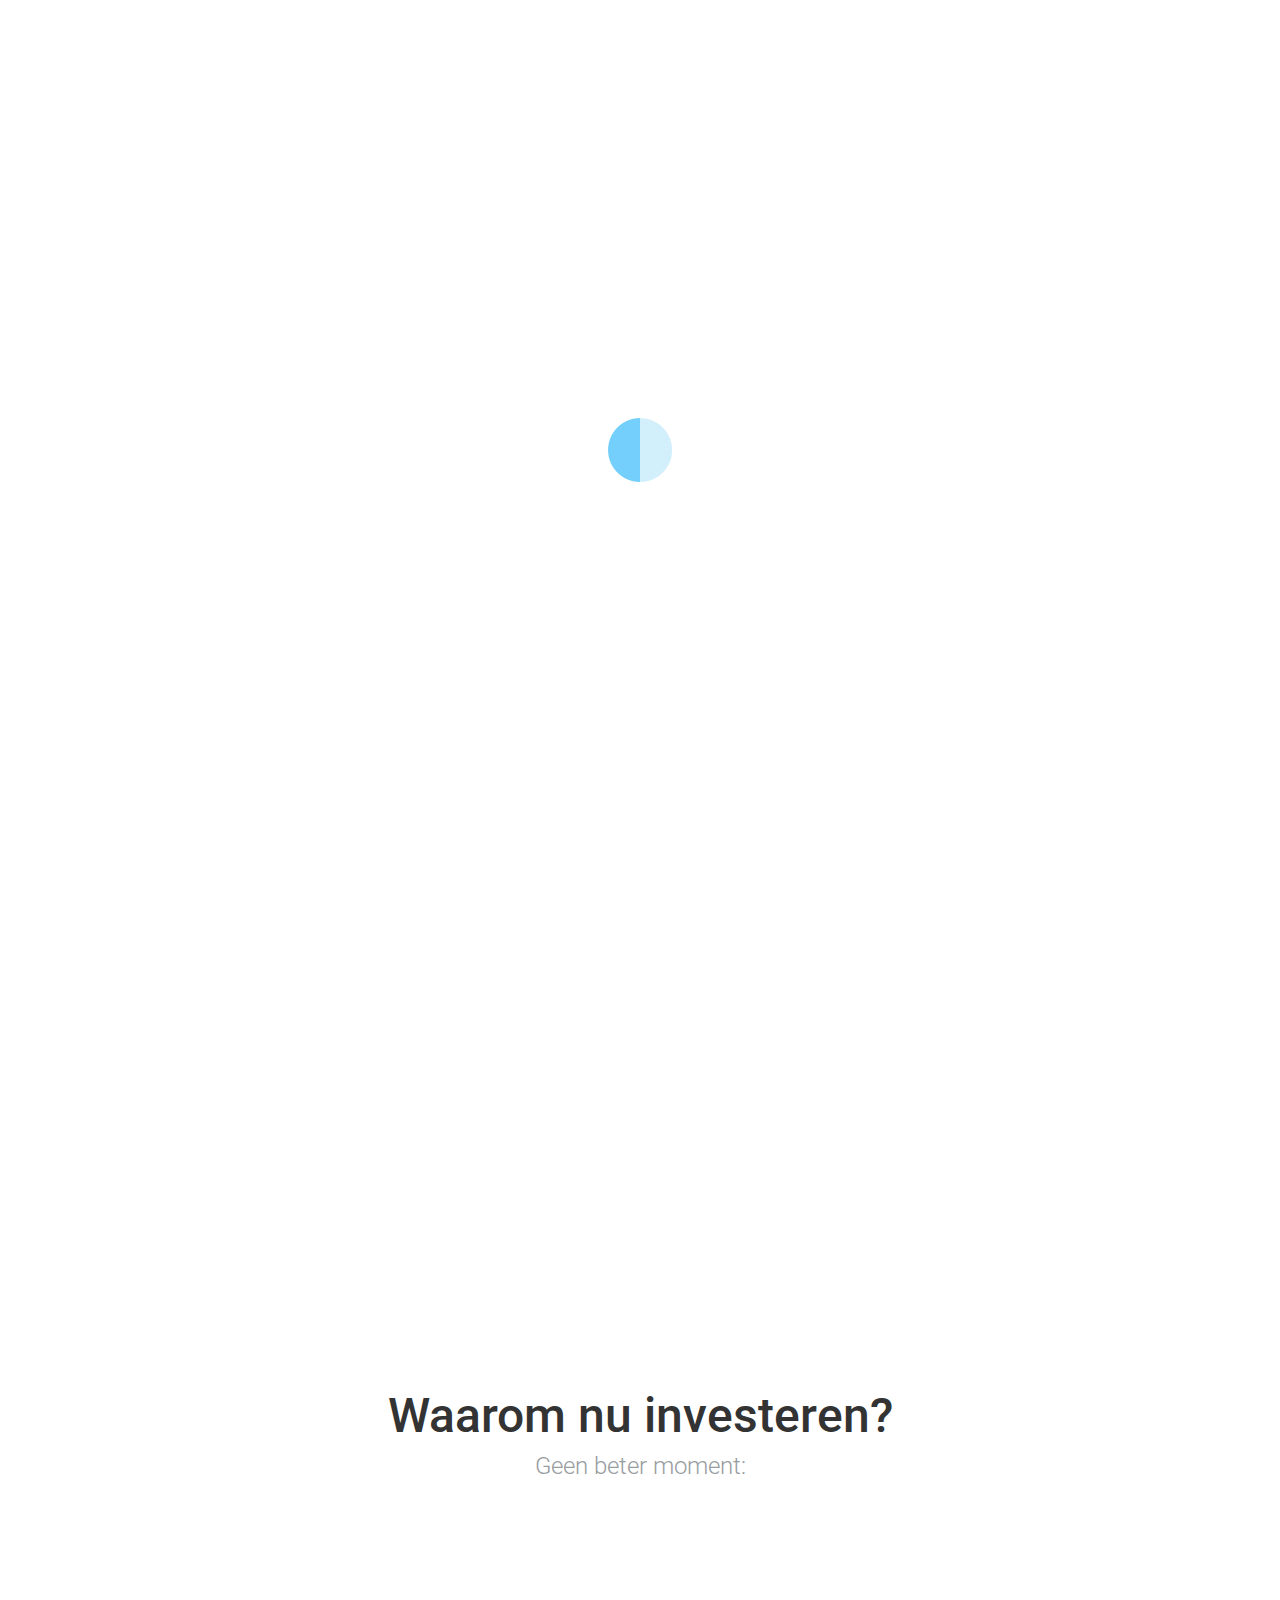
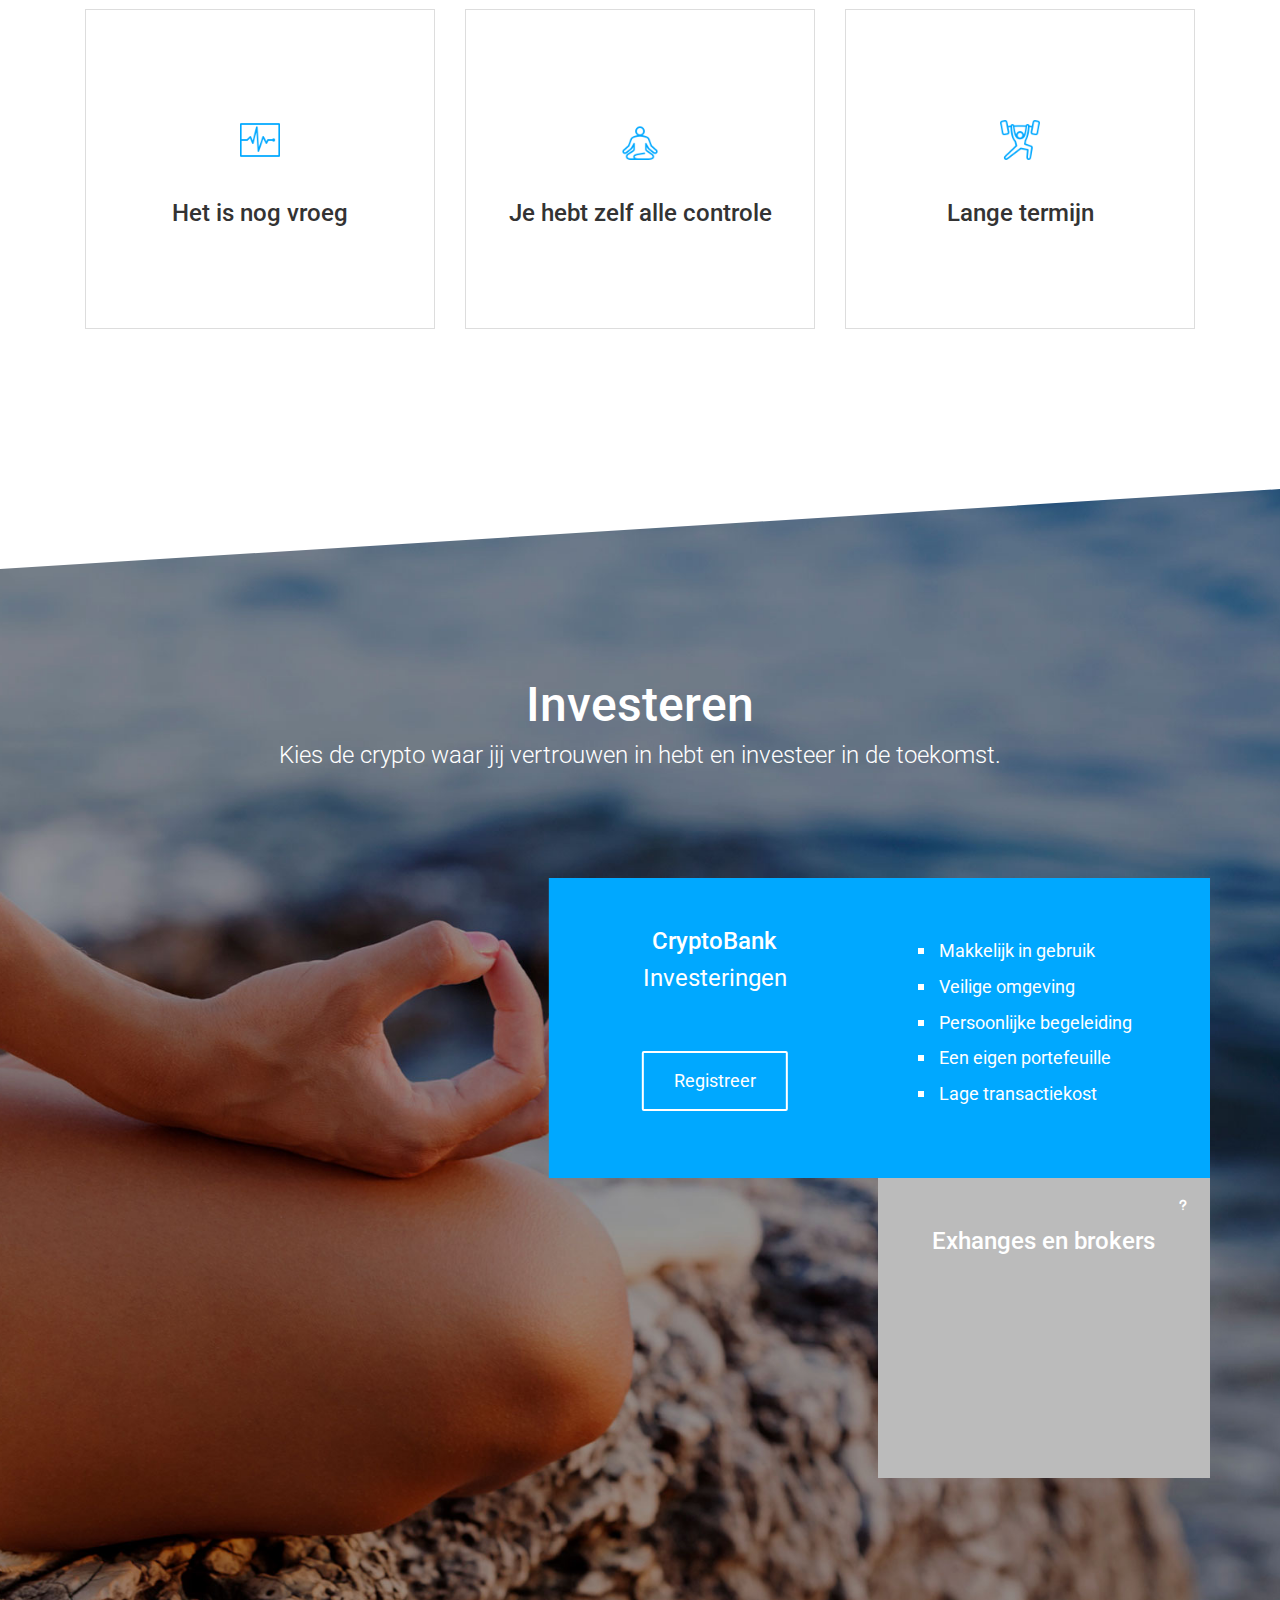
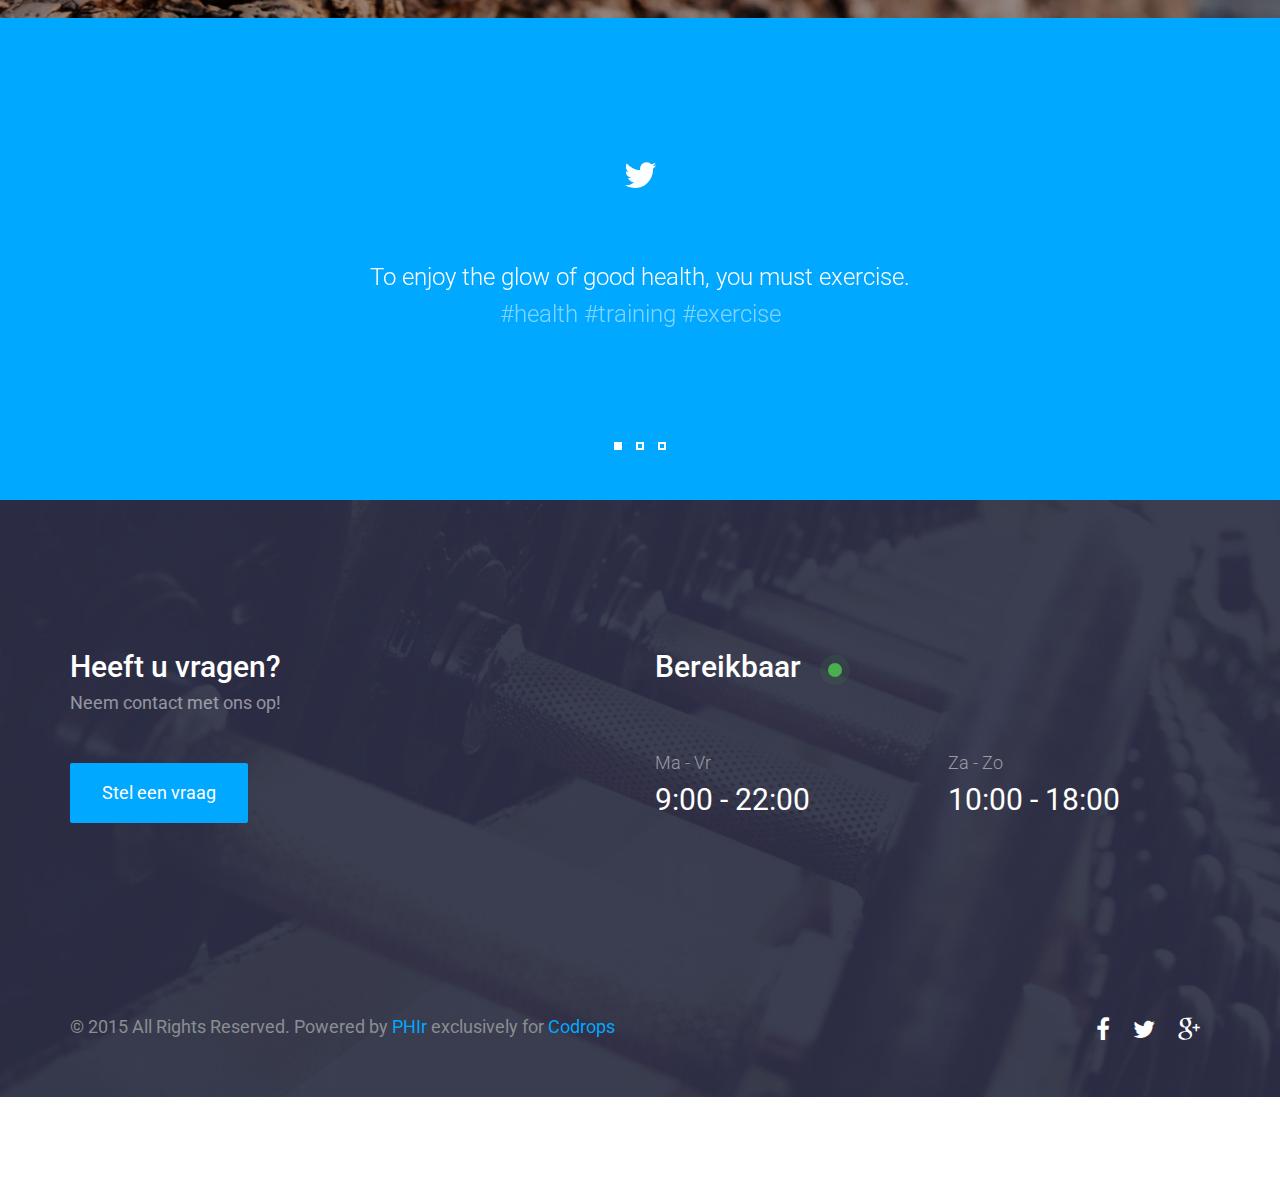
==== index.html @ 193b7546 "big move" ====
<!DOCTYPE html>
<html lang="en">

<head>
	<meta charset="UTF-8">
	<meta http-equiv="X-UA-Compatible" content="IE=edge">
	<meta name="viewport" content="width=device-width, initial-scale=1">
	<title>CryptoBank - Index</title>
	<meta name="description" content="Cardio is a free one page template made exclusively for Codrops by Luka Cvetinovic" />
	<meta name="keywords" content="html template, css, free, one page, gym, fitness, web design" />
	<meta name="author" content="Luka Cvetinovic for Codrops" />
	<!-- Favicons (created with http://realfavicongenerator.net/)-->
	<link rel="apple-touch-icon" sizes="57x57" href="img/favicons/apple-touch-icon-57x57.png">
	<link rel="apple-touch-icon" sizes="60x60" href="img/favicons/apple-touch-icon-60x60.png">
	<link rel="icon" type="image/png" href="img/favicons/favicon-32x32.png" sizes="32x32">
	<link rel="icon" type="image/png" href="img/favicons/favicon-16x16.png" sizes="16x16">
	<link rel="manifest" href="img/favicons/manifest.json">
	<link rel="shortcut icon" href="img/favicons/favicon.ico">
	<meta name="msapplication-TileColor" content="#00a8ff">
	<meta name="msapplication-config" content="img/favicons/browserconfig.xml">
	<meta name="theme-color" content="#ffffff">
	<!-- Normalize -->
	<link rel="stylesheet" type="text/css" href="css/normalize.css">
	<!-- Bootstrap -->
	<link rel="stylesheet" type="text/css" href="css/bootstrap.css">
	<!-- Owl -->
	<link rel="stylesheet" type="text/css" href="css/owl.css">
	<!-- Animate.css -->
	<link rel="stylesheet" type="text/css" href="css/animate.css">
	<!-- Font Awesome -->
	<link rel="stylesheet" type="text/css" href="fonts/font-awesome-4.1.0/css/font-awesome.min.css">
	<!-- Elegant Icons -->
	<link rel="stylesheet" type="text/css" href="fonts/eleganticons/et-icons.css">
	<!-- Main style -->
	<link rel="stylesheet" type="text/css" href="css/cardio.css">
</head>

<body>
	<div class="preloader">
		<img src="img/loader.gif" alt="Preloader image">
	</div>
	<nav class="navbar">
		<div class="container">
			<!-- Brand and toggle get grouped for better mobile display -->
			<div class="navbar-header">
				<button type="button" class="navbar-toggle collapsed" data-toggle="collapse" data-target="#bs-example-navbar-collapse-1">
					<span class="sr-only">Navigatie</span>
					<span class="icon-bar"></span>
					<span class="icon-bar"></span>
					<span class="icon-bar"></span>
				</button>
				<a class="navbar-brand" href="#" style="height: 50px;"><img src="img/logo.png" data-active-url="img/logo-active.png" alt=""></a>
			</div>
			<!-- Collect the nav links, forms, and other content for toggling -->
			<div class="collapse navbar-collapse" id="bs-example-navbar-collapse-1">
				<ul class="nav navbar-nav navbar-right main-nav">
					<li><a href="#intro">Start</a></li>
					<li><a href="#services">Waarom nu?</a></li>
					<li><a href="#questions">Vragen</a></li>
					<li><a href="#" data-toggle="modal" data-target="#modal1" class="btn btn-blue">Investeren</a></li>
				</ul>
			</div>
			<!-- /.navbar-collapse -->
		</div>
		<!-- /.container-fluid -->
	</nav>
	<header id="intro">
		<div class="container">
			<div class="table">
				<div class="header-text">
					<div class="row">
						<div class="col-md-12 text-center">
							<h3 class="light white">CryptoBeleggingen</h3>
							<h1 class="white typed">Veilig investeren in de toekomst van geld.</h1>
							<span class="typed-cursor">|</span>
						</div>
					</div>
				</div>
			</div>
		</div>
	</header>
	<section>
		<div class="cut cut-top"></div>
		<div class="container">
			<div class="row intro-tables">
				<div class="col-md-4">
					<div class="intro-table">
<script type="text/javascript">
baseUrl = "https://widgets.cryptocompare.com/";
var scripts = document.getElementsByTagName("script");
var embedder = scripts[ scripts.length - 1 ];
var cccTheme = {"Header":{"displayFollowers":false},"Trend":{"colorDown":"#3d9400","colorUnchanged":"#3d9400"}};
(function (){
var appName = encodeURIComponent(window.location.hostname);
if(appName==""){appName="local";}
var s = document.createElement("script");
s.type = "text/javascript";
s.async = true;
var theUrl = baseUrl+'serve/v2/coin/chart?fsym=BTC&tsym=EUR&period=3M';
s.src = theUrl + ( theUrl.indexOf("?") >= 0 ? "&" : "?") + "app=" + appName;
embedder.parentNode.appendChild(s);
})();
</script>


					</div>
				</div>
				<div class="col-md-4">
<script type="text/javascript">
baseUrl = "https://widgets.cryptocompare.com/";
var scripts = document.getElementsByTagName("script");
var embedder = scripts[ scripts.length - 1 ];
var cccTheme = {"Chart":{"fillColor":"#49b100","borderColor":"#3d9400"}};
(function (){
var appName = encodeURIComponent(window.location.hostname);
if(appName==""){appName="local";}
var s = document.createElement("script");
s.type = "text/javascript";
s.async = true;
var theUrl = baseUrl+'serve/v2/coin/chart?fsym=ETH&tsym=EUR&period=3M';
s.src = theUrl + ( theUrl.indexOf("?") >= 0 ? "&" : "?") + "app=" + appName;
embedder.parentNode.appendChild(s);
})();
</script>

				</div>
				<div class="col-md-4">
					<div class="intro-table">
						<script type="text/javascript">
baseUrl = "https://widgets.cryptocompare.com/";
var scripts = document.getElementsByTagName("script");
var embedder = scripts[ scripts.length - 1 ];
var cccTheme = {"Header":{"displayFollowers":false},"Trend":{"colorDown":"#3d9400","colorUnchanged":"#3d9400"}};
(function (){
var appName = encodeURIComponent(window.location.hostname);
if(appName==""){appName="local";}
var s = document.createElement("script");
s.type = "text/javascript";
s.async = true;
var theUrl = baseUrl+'serve/v2/coin/chart?fsym=LTC&tsym=EUR&period=3M';
s.src = theUrl + ( theUrl.indexOf("?") >= 0 ? "&" : "?") + "app=" + appName;
embedder.parentNode.appendChild(s);
})();
</script>

					</div>
				</div>
			</div>
		</div>
	</section>
	<section id="services" class="section section-padded">
		<div class="container">
			<div class="row text-center title">
				<h2>Waarom nu investeren?</h2>
				<h4 class="light muted">Geen beter moment:</h4>
			</div>
			<div class="row services">
				<div class="col-md-4">
					<div class="service">
						<div class="icon-holder">
							<img src="img/icons/heart-blue.png" alt="" class="icon">
						</div>
						<h4 class="heading">Het is nog vroeg</h4>
						<p class="description">Cryptocurrencies bestaan al sinds 2008 en hebben al meerdere malen zijn waarde getoond. Toch blijven mensen conservatief en durven ze niet mee te stappen in de wereld van morgen.</p>
					</div>
				</div>
				<div class="col-md-4">
					<div class="service">
						<div class="icon-holder">
							<img src="img/icons/guru-blue.png" alt="" class="icon">
						</div>
						<h4 class="heading">Je hebt zelf alle controle</h4>
						<p class="description">Je beheert je geld volledig zelf. Er komt geen bank aan te pas. Het achterliggend systeem is streng beveiligd en voorkomt dat hackers aan je geld kunnen.  </p>
					</div>
				</div>
				<div class="col-md-4">
					<div class="service">
						<div class="icon-holder">
							<img src="img/icons/weight-blue.png" alt="" class="icon">
						</div>
						<h4 class="heading">Lange termijn</h4>
						<p class="description">Wanneer cryptocurrencies eenmaal geïntegreerd worden in de samenleving, zullen ze enorm in waarde stijgen. Het is dus een goede langetermijnsinvestering. </p>
					</div>
				</div>
			</div>
		</div>
		<div class="cut cut-bottom"></div>
	</section>
	<section id="pricing" class="section">
		<div class="container">
			<div class="row title text-center">
				<h2 class="margin-top white">Investeren</h2>
				<h4 class="light white">Kies de crypto waar jij vertrouwen in hebt en investeer in de toekomst.</h4>
			</div>
			<div class="row no-margin">
				<div class="col-md-7 no-padding col-md-offset-5 pricings text-center">
					<div class="pricing">
						<div class="box-main active" data-img="img/pricing1.jpg">
							<h4 class="white">CryptoBank</h4>
							<h4 class="white regular light">Investeringen <span class="small-font"></span></h4>
							<a href="#" data-toggle="modal" data-target="#modal1" class="btn btn-white-fill">Registreer</a>
							<i class="info-icon icon_question"></i>
						</div>
						<div class="box-second active">
							<ul class="white-list text-left">
								<li>Makkelijk in gebruik</li>
								<li>Veilige omgeving </li>
								<li>Persoonlijke begeleiding</li>
								<li>Een eigen portefeuille</li>
								<li>Lage transactiekost</li>
							</ul>
						</div>
					</div>
					<div class="pricing">
						<div class="box-main" data-img="img/pricing2.jpg">
							<h4 class="white">Exhanges en brokers</h4>
							<h4 class="white regular light"><span class="small-font"></span></h4>
							
							<i class="info-icon icon_question"></i>
						</div>
						<div class="box-second">
							<ul class="white-list text-left">
								<li>Hoge transactiekosten</li>
								<li>Geld storten naar buitelandse rekeningen</li>
								<li>Ingewikkelde omgeving</li>
								<li>Geen begeleiding</li>
							</ul>
						</div>
					</div>
				</div>
			</div>
		</div>
	</section>
	<section class="section section-padded blue-bg">
		<div class="container">
			<div class="row">
				<div class="col-md-8 col-md-offset-2">
					<div class="owl-twitter owl-carousel">
						<div class="item text-center">
							<i class="icon fa fa-twitter"></i>
							<h4 class="white light">To enjoy the glow of good health, you must exercise.</h4>
							<h4 class="light-white light">#health #training #exercise</h4>
						</div>
						<div class="item text-center">
							<i class="icon fa fa-twitter"></i>
							<h4 class="white light">To enjoy the glow of good health, you must exercise.</h4>
							<h4 class="light-white light">#health #training #exercise</h4>
						</div>
						<div class="item text-center">
							<i class="icon fa fa-twitter"></i>
							<h4 class="white light">To enjoy the glow of good health, you must exercise.</h4>
							<h4 class="light-white light">#health #training #exercise</h4>
						</div>
					</div>
				</div>
			</div>
		</div>
	</section>
	<div class="modal fade" id="modal1" tabindex="-1" role="dialog" aria-labelledby="myModalLabel" aria-hidden="true">
		<div class="modal-dialog">
			<div class="modal-content modal-popup">
				<a href="#" class="close-link"><i class="icon_close_alt2"></i></a>
				<h3 class="white">Sign Up</h3>
				<form action="" class="popup-form">
					<input type="text" class="form-control form-white" placeholder="Full Name">
					<input type="text" class="form-control form-white" placeholder="Email Address">
					<div class="dropdown">
						<button id="dLabel" class="form-control form-white dropdown" type="button" data-toggle="dropdown" aria-haspopup="true" aria-expanded="false">
							Pricing Plan
						</button>
						<ul class="dropdown-menu animated fadeIn" role="menu" aria-labelledby="dLabel">
							<li class="animated lightSpeedIn"><a href="#">1 month membership ($150)</a></li>
							<li class="animated lightSpeedIn"><a href="#">3 month membership ($350)</a></li>
							<li class="animated lightSpeedIn"><a href="#">1 year membership ($1000)</a></li>
							<li class="animated lightSpeedIn"><a href="#">Free trial class</a></li>
						</ul>
					</div>
					<div class="checkbox-holder text-left">
						<div class="checkbox">
							<input type="checkbox" value="None" id="squaredOne" name="check" />
							<label for="squaredOne"><span>I Agree to the <strong>Terms &amp; Conditions</strong></span></label>
						</div>
					</div>
					<button type="submit" class="btn btn-submit">Submit</button>
				</form>
			</div>
		</div>
	</div>
	<footer>
		<div class="container">
			<div class="row">
				<div class="col-sm-6 text-center-mobile">
					<h3 class="white">Heeft u vragen?</h3>
					<h5 class="light regular light-white">Neem contact met ons op!</h5>
					<a href="#" class="btn btn-blue ripple trial-button">Stel een vraag</a>
				</div>
				<div class="col-sm-6 text-center-mobile">
					<h3 class="white">Bereikbaar <span class="open-blink"></span></h3>
					<div class="row opening-hours">
						<div class="col-sm-6 text-center-mobile">
							<h5 class="light-white light">Ma - Vr</h5>
							<h3 class="regular white">9:00 - 22:00</h3>
						</div>
						<div class="col-sm-6 text-center-mobile">
							<h5 class="light-white light">Za - Zo</h5>
							<h3 class="regular white">10:00 - 18:00</h3>
						</div>
					</div>
				</div>
			</div>
			<div class="row bottom-footer text-center-mobile">
				<div class="col-sm-8">
					<p>&copy; 2015 All Rights Reserved. Powered by <a href="http://www.phir.co/">PHIr</a> exclusively for <a href="http://tympanus.net/codrops/">Codrops</a></p>
				</div>
				<div class="col-sm-4 text-right text-center-mobile">
					<ul class="social-footer">
						<li><a href="http://www.facebook.com/pages/Codrops/159107397912"><i class="fa fa-facebook"></i></a></li>
						<li><a href="http://www.twitter.com/codrops"><i class="fa fa-twitter"></i></a></li>
						<li><a href="https://plus.google.com/101095823814290637419"><i class="fa fa-google-plus"></i></a></li>
					</ul>
				</div>
			</div>
		</div>
	</footer>
	<!-- Holder for mobile navigation -->
	<div class="mobile-nav">
		<ul>
		</ul>
		<a href="#" class="close-link"><i class="arrow_up"></i></a>
	</div>
	<!-- Scripts -->
	<script src="js/jquery-1.11.1.min.js"></script>
	<script src="js/owl.carousel.min.js"></script>
	<script src="js/bootstrap.min.js"></script>
	<script src="js/wow.min.js"></script>
	<script src="js/typewriter.js"></script>
	<script src="js/jquery.onepagenav.js"></script>
	<script src="js/main.js"></script>
</body>

</html>
---- fonts/eleganticons/et-icons.css ----
@font-face {
	font-family: 'ElegantIcons';
	src:url('ElegantIcons.eot');
	src:url('ElegantIcons.eot?#iefix') format('embedded-opentype'),
		url('ElegantIcons.woff') format('woff'),
		url('ElegantIcons.ttf') format('truetype'),
		url('ElegantIcons.svg#ElegantIcons') format('svg');
	font-weight: normal;
	font-style: normal;
}

/* Use the following CSS code if you want to use data attributes for inserting your icons */
[data-icon]:before {
	font-family: 'ElegantIcons';
	content: attr(data-icon);
	speak: none;
	font-weight: normal;
	font-variant: normal;
	text-transform: none;
	line-height: 1;
	-webkit-font-smoothing: antialiased;
	-moz-osx-font-smoothing: grayscale;
}

/* Use the following CSS code if you want to have a class per icon */
/*
Instead of a list of all class selectors,
you can use the generic selector below, but it's slower:
[class*="your-class-prefix"] {
*/
.arrow_up, .arrow_down, .arrow_left, .arrow_right, .arrow_left-up, .arrow_right-up, .arrow_right-down, .arrow_left-down, .arrow-up-down, .arrow_up-down_alt, .arrow_left-right_alt, .arrow_left-right, .arrow_expand_alt2, .arrow_expand_alt, .arrow_condense, .arrow_expand, .arrow_move, .arrow_carrot-up, .arrow_carrot-down, .arrow_carrot-left, .arrow_carrot-right, .arrow_carrot-2up, .arrow_carrot-2down, .arrow_carrot-2left, .arrow_carrot-2right, .arrow_carrot-up_alt2, .arrow_carrot-down_alt2, .arrow_carrot-left_alt2, .arrow_carrot-right_alt2, .arrow_carrot-2up_alt2, .arrow_carrot-2down_alt2, .arrow_carrot-2left_alt2, .arrow_carrot-2right_alt2, .arrow_triangle-up, .arrow_triangle-down, .arrow_triangle-left, .arrow_triangle-right, .arrow_triangle-up_alt2, .arrow_triangle-down_alt2, .arrow_triangle-left_alt2, .arrow_triangle-right_alt2, .arrow_back, .icon_minus-06, .icon_plus, .icon_close, .icon_check, .icon_minus_alt2, .icon_plus_alt2, .icon_close_alt2, .icon_check_alt2, .icon_zoom-out_alt, .icon_zoom-in_alt, .icon_search, .icon_box-empty, .icon_box-selected, .icon_minus-box, .icon_plus-box, .icon_box-checked, .icon_circle-empty, .icon_circle-slelected, .icon_stop_alt2, .icon_stop, .icon_pause_alt2, .icon_pause, .icon_menu, .icon_menu-square_alt2, .icon_menu-circle_alt2, .icon_ul, .icon_ol, .icon_adjust-horiz, .icon_adjust-vert, .icon_document_alt, .icon_documents_alt, .icon_pencil, .icon_pencil-edit_alt, .icon_pencil-edit, .icon_folder-alt, .icon_folder-open_alt, .icon_folder-add_alt, .icon_info_alt, .icon_error-oct_alt, .icon_error-circle_alt, .icon_error-triangle_alt, .icon_question_alt2, .icon_question, .icon_comment_alt, .icon_chat_alt, .icon_vol-mute_alt, .icon_volume-low_alt, .icon_volume-high_alt, .icon_quotations, .icon_quotations_alt2, .icon_clock_alt, .icon_lock_alt, .icon_lock-open_alt, .icon_key_alt, .icon_cloud_alt, .icon_cloud-upload_alt, .icon_cloud-download_alt, .icon_image, .icon_images, .icon_lightbulb_alt, .icon_gift_alt, .icon_house_alt, .icon_genius, .icon_mobile, .icon_tablet, .icon_laptop, .icon_desktop, .icon_camera_alt, .icon_mail_alt, .icon_cone_alt, .icon_ribbon_alt, .icon_bag_alt, .icon_creditcard, .icon_cart_alt, .icon_paperclip, .icon_tag_alt, .icon_tags_alt, .icon_trash_alt, .icon_cursor_alt, .icon_mic_alt, .icon_compass_alt, .icon_pin_alt, .icon_pushpin_alt, .icon_map_alt, .icon_drawer_alt, .icon_toolbox_alt, .icon_book_alt, .icon_calendar, .icon_film, .icon_table, .icon_contacts_alt, .icon_headphones, .icon_lifesaver, .icon_piechart, .icon_refresh, .icon_link_alt, .icon_link, .icon_loading, .icon_blocked, .icon_archive_alt, .icon_heart_alt, .icon_star_alt, .icon_star-half_alt, .icon_star, .icon_star-half, .icon_tools, .icon_tool, .icon_cog, .icon_cogs, .arrow_up_alt, .arrow_down_alt, .arrow_left_alt, .arrow_right_alt, .arrow_left-up_alt, .arrow_right-up_alt, .arrow_right-down_alt, .arrow_left-down_alt, .arrow_condense_alt, .arrow_expand_alt3, .arrow_carrot_up_alt, .arrow_carrot-down_alt, .arrow_carrot-left_alt, .arrow_carrot-right_alt, .arrow_carrot-2up_alt, .arrow_carrot-2dwnn_alt, .arrow_carrot-2left_alt, .arrow_carrot-2right_alt, .arrow_triangle-up_alt, .arrow_triangle-down_alt, .arrow_triangle-left_alt, .arrow_triangle-right_alt, .icon_minus_alt, .icon_plus_alt, .icon_close_alt, .icon_check_alt, .icon_zoom-out, .icon_zoom-in, .icon_stop_alt, .icon_menu-square_alt, .icon_menu-circle_alt, .icon_document, .icon_documents, .icon_pencil_alt, .icon_folder, .icon_folder-open, .icon_folder-add, .icon_folder_upload, .icon_folder_download, .icon_info, .icon_error-circle, .icon_error-oct, .icon_error-triangle, .icon_question_alt, .icon_comment, .icon_chat, .icon_vol-mute, .icon_volume-low, .icon_volume-high, .icon_quotations_alt, .icon_clock, .icon_lock, .icon_lock-open, .icon_key, .icon_cloud, .icon_cloud-upload, .icon_cloud-download, .icon_lightbulb, .icon_gift, .icon_house, .icon_camera, .icon_mail, .icon_cone, .icon_ribbon, .icon_bag, .icon_cart, .icon_tag, .icon_tags, .icon_trash, .icon_cursor, .icon_mic, .icon_compass, .icon_pin, .icon_pushpin, .icon_map, .icon_drawer, .icon_toolbox, .icon_book, .icon_contacts, .icon_archive, .icon_heart, .icon_profile, .icon_group, .icon_grid-2x2, .icon_grid-3x3, .icon_music, .icon_pause_alt, .icon_phone, .icon_upload, .icon_download, .social_facebook, .social_twitter, .social_pinterest, .social_googleplus, .social_tumblr, .social_tumbleupon, .social_wordpress, .social_instagram, .social_dribbble, .social_vimeo, .social_linkedin, .social_rss, .social_deviantart, .social_share, .social_myspace, .social_skype, .social_youtube, .social_picassa, .social_googledrive, .social_flickr, .social_blogger, .social_spotify, .social_delicious, .social_facebook_circle, .social_twitter_circle, .social_pinterest_circle, .social_googleplus_circle, .social_tumblr_circle, .social_stumbleupon_circle, .social_wordpress_circle, .social_instagram_circle, .social_dribbble_circle, .social_vimeo_circle, .social_linkedin_circle, .social_rss_circle, .social_deviantart_circle, .social_share_circle, .social_myspace_circle, .social_skype_circle, .social_youtube_circle, .social_picassa_circle, .social_googledrive_alt2, .social_flickr_circle, .social_blogger_circle, .social_spotify_circle, .social_delicious_circle, .social_facebook_square, .social_twitter_square, .social_pinterest_square, .social_googleplus_square, .social_tumblr_square, .social_stumbleupon_square, .social_wordpress_square, .social_instagram_square, .social_dribbble_square, .social_vimeo_square, .social_linkedin_square, .social_rss_square, .social_deviantart_square, .social_share_square, .social_myspace_square, .social_skype_square, .social_youtube_square, .social_picassa_square, .social_googledrive_square, .social_flickr_square, .social_blogger_square, .social_spotify_square, .social_delicious_square, .icon_printer, .icon_calulator, .icon_building, .icon_floppy, .icon_drive, .icon_search-2, .icon_id, .icon_id-2, .icon_puzzle, .icon_like, .icon_dislike, .icon_mug, .icon_currency, .icon_wallet, .icon_pens, .icon_easel, .icon_flowchart, .icon_datareport, .icon_briefcase, .icon_shield, .icon_percent, .icon_globe, .icon_globe-2, .icon_target, .icon_hourglass, .icon_balance, .icon_rook, .icon_printer-alt, .icon_calculator_alt, .icon_building_alt, .icon_floppy_alt, .icon_drive_alt, .icon_search_alt, .icon_id_alt, .icon_id-2_alt, .icon_puzzle_alt, .icon_like_alt, .icon_dislike_alt, .icon_mug_alt, .icon_currency_alt, .icon_wallet_alt, .icon_pens_alt, .icon_easel_alt, .icon_flowchart_alt, .icon_datareport_alt, .icon_briefcase_alt, .icon_shield_alt, .icon_percent_alt, .icon_globe_alt, .icon_clipboard {
	font-family: 'ElegantIcons';
	speak: none;
	font-style: normal;
	font-weight: normal;
	font-variant: normal;
	text-transform: none;
	line-height: 1;
	-webkit-font-smoothing: antialiased;
}
.arrow_up:before {
	content: "\21";
}
.arrow_down:before {
	content: "\22";
}
.arrow_left:before {
	content: "\23";
}
.arrow_right:before {
	content: "\24";
}
.arrow_left-up:before {
	content: "\25";
}
.arrow_right-up:before {
	content: "\26";
}
.arrow_right-down:before {
	content: "\27";
}
.arrow_left-down:before {
	content: "\28";
}
.arrow-up-down:before {
	content: "\29";
}
.arrow_up-down_alt:before {
	content: "\2a";
}
.arrow_left-right_alt:before {
	content: "\2b";
}
.arrow_left-right:before {
	content: "\2c";
}
.arrow_expand_alt2:before {
	content: "\2d";
}
.arrow_expand_alt:before {
	content: "\2e";
}
.arrow_condense:before {
	content: "\2f";
}
.arrow_expand:before {
	content: "\30";
}
.arrow_move:before {
	content: "\31";
}
.arrow_carrot-up:before {
	content: "\32";
}
.arrow_carrot-down:before {
	content: "\33";
}
.arrow_carrot-left:before {
	content: "\34";
}
.arrow_carrot-right:before {
	content: "\35";
}
.arrow_carrot-2up:before {
	content: "\36";
}
.arrow_carrot-2down:before {
	content: "\37";
}
.arrow_carrot-2left:before {
	content: "\38";
}
.arrow_carrot-2right:before {
	content: "\39";
}
.arrow_carrot-up_alt2:before {
	content: "\3a";
}
.arrow_carrot-down_alt2:before {
	content: "\3b";
}
.arrow_carrot-left_alt2:before {
	content: "\3c";
}
.arrow_carrot-right_alt2:before {
	content: "\3d";
}
.arrow_carrot-2up_alt2:before {
	content: "\3e";
}
.arrow_carrot-2down_alt2:before {
	content: "\3f";
}
.arrow_carrot-2left_alt2:before {
	content: "\40";
}
.arrow_carrot-2right_alt2:before {
	content: "\41";
}
.arrow_triangle-up:before {
	content: "\42";
}
.arrow_triangle-down:before {
	content: "\43";
}
.arrow_triangle-left:before {
	content: "\44";
}
.arrow_triangle-right:before {
	content: "\45";
}
.arrow_triangle-up_alt2:before {
	content: "\46";
}
.arrow_triangle-down_alt2:before {
	content: "\47";
}
.arrow_triangle-left_alt2:before {
	content: "\48";
}
.arrow_triangle-right_alt2:before {
	content: "\49";
}
.arrow_back:before {
	content: "\4a";
}
.icon_minus-06:before {
	content: "\4b";
}
.icon_plus:before {
	content: "\4c";
}
.icon_close:before {
	content: "\4d";
}
.icon_check:before {
	content: "\4e";
}
.icon_minus_alt2:before {
	content: "\4f";
}
.icon_plus_alt2:before {
	content: "\50";
}
.icon_close_alt2:before {
	content: "\51";
}
.icon_check_alt2:before {
	content: "\52";
}
.icon_zoom-out_alt:before {
	content: "\53";
}
.icon_zoom-in_alt:before {
	content: "\54";
}
.icon_search:before {
	content: "\55";
}
.icon_box-empty:before {
	content: "\56";
}
.icon_box-selected:before {
	content: "\57";
}
.icon_minus-box:before {
	content: "\58";
}
.icon_plus-box:before {
	content: "\59";
}
.icon_box-checked:before {
	content: "\5a";
}
.icon_circle-empty:before {
	content: "\5b";
}
.icon_circle-slelected:before {
	content: "\5c";
}
.icon_stop_alt2:before {
	content: "\5d";
}
.icon_stop:before {
	content: "\5e";
}
.icon_pause_alt2:before {
	content: "\5f";
}
.icon_pause:before {
	content: "\60";
}
.icon_menu:before {
	content: "\61";
}
.icon_menu-square_alt2:before {
	content: "\62";
}
.icon_menu-circle_alt2:before {
	content: "\63";
}
.icon_ul:before {
	content: "\64";
}
.icon_ol:before {
	content: "\65";
}
.icon_adjust-horiz:before {
	content: "\66";
}
.icon_adjust-vert:before {
	content: "\67";
}
.icon_document_alt:before {
	content: "\68";
}
.icon_documents_alt:before {
	content: "\69";
}
.icon_pencil:before {
	content: "\6a";
}
.icon_pencil-edit_alt:before {
	content: "\6b";
}
.icon_pencil-edit:before {
	content: "\6c";
}
.icon_folder-alt:before {
	content: "\6d";
}
.icon_folder-open_alt:before {
	content: "\6e";
}
.icon_folder-add_alt:before {
	content: "\6f";
}
.icon_info_alt:before {
	content: "\70";
}
.icon_error-oct_alt:before {
	content: "\71";
}
.icon_error-circle_alt:before {
	content: "\72";
}
.icon_error-triangle_alt:before {
	content: "\73";
}
.icon_question_alt2:before {
	content: "\74";
}
.icon_question:before {
	content: "\75";
}
.icon_comment_alt:before {
	content: "\76";
}
.icon_chat_alt:before {
	content: "\77";
}
.icon_vol-mute_alt:before {
	content: "\78";
}
.icon_volume-low_alt:before {
	content: "\79";
}
.icon_volume-high_alt:before {
	content: "\7a";
}
.icon_quotations:before {
	content: "\7b";
}
.icon_quotations_alt2:before {
	content: "\7c";
}
.icon_clock_alt:before {
	content: "\7d";
}
.icon_lock_alt:before {
	content: "\7e";
}
.icon_lock-open_alt:before {
	content: "\e000";
}
.icon_key_alt:before {
	content: "\e001";
}
.icon_cloud_alt:before {
	content: "\e002";
}
.icon_cloud-upload_alt:before {
	content: "\e003";
}
.icon_cloud-download_alt:before {
	content: "\e004";
}
.icon_image:before {
	content: "\e005";
}
.icon_images:before {
	content: "\e006";
}
.icon_lightbulb_alt:before {
	content: "\e007";
}
.icon_gift_alt:before {
	content: "\e008";
}
.icon_house_alt:before {
	content: "\e009";
}
.icon_genius:before {
	content: "\e00a";
}
.icon_mobile:before {
	content: "\e00b";
}
.icon_tablet:before {
	content: "\e00c";
}
.icon_laptop:before {
	content: "\e00d";
}
.icon_desktop:before {
	content: "\e00e";
}
.icon_camera_alt:before {
	content: "\e00f";
}
.icon_mail_alt:before {
	content: "\e010";
}
.icon_cone_alt:before {
	content: "\e011";
}
.icon_ribbon_alt:before {
	content: "\e012";
}
.icon_bag_alt:before {
	content: "\e013";
}
.icon_creditcard:before {
	content: "\e014";
}
.icon_cart_alt:before {
	content: "\e015";
}
.icon_paperclip:before {
	content: "\e016";
}
.icon_tag_alt:before {
	content: "\e017";
}
.icon_tags_alt:before {
	content: "\e018";
}
.icon_trash_alt:before {
	content: "\e019";
}
.icon_cursor_alt:before {
	content: "\e01a";
}
.icon_mic_alt:before {
	content: "\e01b";
}
.icon_compass_alt:before {
	content: "\e01c";
}
.icon_pin_alt:before {
	content: "\e01d";
}
.icon_pushpin_alt:before {
	content: "\e01e";
}
.icon_map_alt:before {
	content: "\e01f";
}
.icon_drawer_alt:before {
	content: "\e020";
}
.icon_toolbox_alt:before {
	content: "\e021";
}
.icon_book_alt:before {
	content: "\e022";
}
.icon_calendar:before {
	content: "\e023";
}
.icon_film:before {
	content: "\e024";
}
.icon_table:before {
	content: "\e025";
}
.icon_contacts_alt:before {
	content: "\e026";
}
.icon_headphones:before {
	content: "\e027";
}
.icon_lifesaver:before {
	content: "\e028";
}
.icon_piechart:before {
	content: "\e029";
}
.icon_refresh:before {
	content: "\e02a";
}
.icon_link_alt:before {
	content: "\e02b";
}
.icon_link:before {
	content: "\e02c";
}
.icon_loading:before {
	content: "\e02d";
}
.icon_blocked:before {
	content: "\e02e";
}
.icon_archive_alt:before {
	content: "\e02f";
}
.icon_heart_alt:before {
	content: "\e030";
}
.icon_star_alt:before {
	content: "\e031";
}
.icon_star-half_alt:before {
	content: "\e032";
}
.icon_star:before {
	content: "\e033";
}
.icon_star-half:before {
	content: "\e034";
}
.icon_tools:before {
	content: "\e035";
}
.icon_tool:before {
	content: "\e036";
}
.icon_cog:before {
	content: "\e037";
}
.icon_cogs:before {
	content: "\e038";
}
.arrow_up_alt:before {
	content: "\e039";
}
.arrow_down_alt:before {
	content: "\e03a";
}
.arrow_left_alt:before {
	content: "\e03b";
}
.arrow_right_alt:before {
	content: "\e03c";
}
.arrow_left-up_alt:before {
	content: "\e03d";
}
.arrow_right-up_alt:before {
	content: "\e03e";
}
.arrow_right-down_alt:before {
	content: "\e03f";
}
.arrow_left-down_alt:before {
	content: "\e040";
}
.arrow_condense_alt:before {
	content: "\e041";
}
.arrow_expand_alt3:before {
	content: "\e042";
}
.arrow_carrot_up_alt:before {
	content: "\e043";
}
.arrow_carrot-down_alt:before {
	content: "\e044";
}
.arrow_carrot-left_alt:before {
	content: "\e045";
}
.arrow_carrot-right_alt:before {
	content: "\e046";
}
.arrow_carrot-2up_alt:before {
	content: "\e047";
}
.arrow_carrot-2dwnn_alt:before {
	content: "\e048";
}
.arrow_carrot-2left_alt:before {
	content: "\e049";
}
.arrow_carrot-2right_alt:before {
	content: "\e04a";
}
.arrow_triangle-up_alt:before {
	content: "\e04b";
}
.arrow_triangle-down_alt:before {
	content: "\e04c";
}
.arrow_triangle-left_alt:before {
	content: "\e04d";
}
.arrow_triangle-right_alt:before {
	content: "\e04e";
}
.icon_minus_alt:before {
	content: "\e04f";
}
.icon_plus_alt:before {
	content: "\e050";
}
.icon_close_alt:before {
	content: "\e051";
}
.icon_check_alt:before {
	content: "\e052";
}
.icon_zoom-out:before {
	content: "\e053";
}
.icon_zoom-in:before {
	content: "\e054";
}
.icon_stop_alt:before {
	content: "\e055";
}
.icon_menu-square_alt:before {
	content: "\e056";
}
.icon_menu-circle_alt:before {
	content: "\e057";
}
.icon_document:before {
	content: "\e058";
}
.icon_documents:before {
	content: "\e059";
}
.icon_pencil_alt:before {
	content: "\e05a";
}
.icon_folder:before {
	content: "\e05b";
}
.icon_folder-open:before {
	content: "\e05c";
}
.icon_folder-add:before {
	content: "\e05d";
}
.icon_folder_upload:before {
	content: "\e05e";
}
.icon_folder_download:before {
	content: "\e05f";
}
.icon_info:before {
	content: "\e060";
}
.icon_error-circle:before {
	content: "\e061";
}
.icon_error-oct:before {
	content: "\e062";
}
.icon_error-triangle:before {
	content: "\e063";
}
.icon_question_alt:before {
	content: "\e064";
}
.icon_comment:before {
	content: "\e065";
}
.icon_chat:before {
	content: "\e066";
}
.icon_vol-mute:before {
	content: "\e067";
}
.icon_volume-low:before {
	content: "\e068";
}
.icon_volume-high:before {
	content: "\e069";
}
.icon_quotations_alt:before {
	content: "\e06a";
}
.icon_clock:before {
	content: "\e06b";
}
.icon_lock:before {
	content: "\e06c";
}
.icon_lock-open:before {
	content: "\e06d";
}
.icon_key:before {
	content: "\e06e";
}
.icon_cloud:before {
	content: "\e06f";
}
.icon_cloud-upload:before {
	content: "\e070";
}
.icon_cloud-download:before {
	content: "\e071";
}
.icon_lightbulb:before {
	content: "\e072";
}
.icon_gift:before {
	content: "\e073";
}
.icon_house:before {
	content: "\e074";
}
.icon_camera:before {
	content: "\e075";
}
.icon_mail:before {
	content: "\e076";
}
.icon_cone:before {
	content: "\e077";
}
.icon_ribbon:before {
	content: "\e078";
}
.icon_bag:before {
	content: "\e079";
}
.icon_cart:before {
	content: "\e07a";
}
.icon_tag:before {
	content: "\e07b";
}
.icon_tags:before {
	content: "\e07c";
}
.icon_trash:before {
	content: "\e07d";
}
.icon_cursor:before {
	content: "\e07e";
}
.icon_mic:before {
	content: "\e07f";
}
.icon_compass:before {
	content: "\e080";
}
.icon_pin:before {
	content: "\e081";
}
.icon_pushpin:before {
	content: "\e082";
}
.icon_map:before {
	content: "\e083";
}
.icon_drawer:before {
	content: "\e084";
}
.icon_toolbox:before {
	content: "\e085";
}
.icon_book:before {
	content: "\e086";
}
.icon_contacts:before {
	content: "\e087";
}
.icon_archive:before {
	content: "\e088";
}
.icon_heart:before {
	content: "\e089";
}
.icon_profile:before {
	content: "\e08a";
}
.icon_group:before {
	content: "\e08b";
}
.icon_grid-2x2:before {
	content: "\e08c";
}
.icon_grid-3x3:before {
	content: "\e08d";
}
.icon_music:before {
	content: "\e08e";
}
.icon_pause_alt:before {
	content: "\e08f";
}
.icon_phone:before {
	content: "\e090";
}
.icon_upload:before {
	content: "\e091";
}
.icon_download:before {
	content: "\e092";
}
.social_facebook:before {
	content: "\e093";
}
.social_twitter:before {
	content: "\e094";
}
.social_pinterest:before {
	content: "\e095";
}
.social_googleplus:before {
	content: "\e096";
}
.social_tumblr:before {
	content: "\e097";
}
.social_tumbleupon:before {
	content: "\e098";
}
.social_wordpress:before {
	content: "\e099";
}
.social_instagram:before {
	content: "\e09a";
}
.social_dribbble:before {
	content: "\e09b";
}
.social_vimeo:before {
	content: "\e09c";
}
.social_linkedin:before {
	content: "\e09d";
}
.social_rss:before {
	content: "\e09e";
}
.social_deviantart:before {
	content: "\e09f";
}
.social_share:before {
	content: "\e0a0";
}
.social_myspace:before {
	content: "\e0a1";
}
.social_skype:before {
	content: "\e0a2";
}
.social_youtube:before {
	content: "\e0a3";
}
.social_picassa:before {
	content: "\e0a4";
}
.social_googledrive:before {
	content: "\e0a5";
}
.social_flickr:before {
	content: "\e0a6";
}
.social_blogger:before {
	content: "\e0a7";
}
.social_spotify:before {
	content: "\e0a8";
}
.social_delicious:before {
	content: "\e0a9";
}
.social_facebook_circle:before {
	content: "\e0aa";
}
.social_twitter_circle:before {
	content: "\e0ab";
}
.social_pinterest_circle:before {
	content: "\e0ac";
}
.social_googleplus_circle:before {
	content: "\e0ad";
}
.social_tumblr_circle:before {
	content: "\e0ae";
}
.social_stumbleupon_circle:before {
	content: "\e0af";
}
.social_wordpress_circle:before {
	content: "\e0b0";
}
.social_instagram_circle:before {
	content: "\e0b1";
}
.social_dribbble_circle:before {
	content: "\e0b2";
}
.social_vimeo_circle:before {
	content: "\e0b3";
}
.social_linkedin_circle:before {
	content: "\e0b4";
}
.social_rss_circle:before {
	content: "\e0b5";
}
.social_deviantart_circle:before {
	content: "\e0b6";
}
.social_share_circle:before {
	content: "\e0b7";
}
.social_myspace_circle:before {
	content: "\e0b8";
}
.social_skype_circle:before {
	content: "\e0b9";
}
.social_youtube_circle:before {
	content: "\e0ba";
}
.social_picassa_circle:before {
	content: "\e0bb";
}
.social_googledrive_alt2:before {
	content: "\e0bc";
}
.social_flickr_circle:before {
	content: "\e0bd";
}
.social_blogger_circle:before {
	content: "\e0be";
}
.social_spotify_circle:before {
	content: "\e0bf";
}
.social_delicious_circle:before {
	content: "\e0c0";
}
.social_facebook_square:before {
	content: "\e0c1";
}
.social_twitter_square:before {
	content: "\e0c2";
}
.social_pinterest_square:before {
	content: "\e0c3";
}
.social_googleplus_square:before {
	content: "\e0c4";
}
.social_tumblr_square:before {
	content: "\e0c5";
}
.social_stumbleupon_square:before {
	content: "\e0c6";
}
.social_wordpress_square:before {
	content: "\e0c7";
}
.social_instagram_square:before {
	content: "\e0c8";
}
.social_dribbble_square:before {
	content: "\e0c9";
}
.social_vimeo_square:before {
	content: "\e0ca";
}
.social_linkedin_square:before {
	content: "\e0cb";
}
.social_rss_square:before {
	content: "\e0cc";
}
.social_deviantart_square:before {
	content: "\e0cd";
}
.social_share_square:before {
	content: "\e0ce";
}
.social_myspace_square:before {
	content: "\e0cf";
}
.social_skype_square:before {
	content: "\e0d0";
}
.social_youtube_square:before {
	content: "\e0d1";
}
.social_picassa_square:before {
	content: "\e0d2";
}
.social_googledrive_square:before {
	content: "\e0d3";
}
.social_flickr_square:before {
	content: "\e0d4";
}
.social_blogger_square:before {
	content: "\e0d5";
}
.social_spotify_square:before {
	content: "\e0d6";
}
.social_delicious_square:before {
	content: "\e0d7";
}
.icon_printer:before {
	content: "\e103";
}
.icon_calulator:before {
	content: "\e0ee";
}
.icon_building:before {
	content: "\e0ef";
}
.icon_floppy:before {
	content: "\e0e8";
}
.icon_drive:before {
	content: "\e0ea";
}
.icon_search-2:before {
	content: "\e101";
}
.icon_id:before {
	content: "\e107";
}
.icon_id-2:before {
	content: "\e108";
}
.icon_puzzle:before {
	content: "\e102";
}
.icon_like:before {
	content: "\e106";
}
.icon_dislike:before {
	content: "\e0eb";
}
.icon_mug:before {
	content: "\e105";
}
.icon_currency:before {
	content: "\e0ed";
}
.icon_wallet:before {
	content: "\e100";
}
.icon_pens:before {
	content: "\e104";
}
.icon_easel:before {
	content: "\e0e9";
}
.icon_flowchart:before {
	content: "\e109";
}
.icon_datareport:before {
	content: "\e0ec";
}
.icon_briefcase:before {
	content: "\e0fe";
}
.icon_shield:before {
	content: "\e0f6";
}
.icon_percent:before {
	content: "\e0fb";
}
.icon_globe:before {
	content: "\e0e2";
}
.icon_globe-2:before {
	content: "\e0e3";
}
.icon_target:before {
	content: "\e0f5";
}
.icon_hourglass:before {
	content: "\e0e1";
}
.icon_balance:before {
	content: "\e0ff";
}
.icon_rook:before {
	content: "\e0f8";
}
.icon_printer-alt:before {
	content: "\e0fa";
}
.icon_calculator_alt:before {
	content: "\e0e7";
}
.icon_building_alt:before {
	content: "\e0fd";
}
.icon_floppy_alt:before {
	content: "\e0e4";
}
.icon_drive_alt:before {
	content: "\e0e5";
}
.icon_search_alt:before {
	content: "\e0f7";
}
.icon_id_alt:before {
	content: "\e0e0";
}
.icon_id-2_alt:before {
	content: "\e0fc";
}
.icon_puzzle_alt:before {
	content: "\e0f9";
}
.icon_like_alt:before {
	content: "\e0dd";
}
.icon_dislike_alt:before {
	content: "\e0f1";
}
.icon_mug_alt:before {
	content: "\e0dc";
}
.icon_currency_alt:before {
	content: "\e0f3";
}
.icon_wallet_alt:before {
	content: "\e0d8";
}
.icon_pens_alt:before {
	content: "\e0db";
}
.icon_easel_alt:before {
	content: "\e0f0";
}
.icon_flowchart_alt:before {
	content: "\e0df";
}
.icon_datareport_alt:before {
	content: "\e0f2";
}
.icon_briefcase_alt:before {
	content: "\e0f4";
}
.icon_shield_alt:before {
	content: "\e0d9";
}
.icon_percent_alt:before {
	content: "\e0da";
}
.icon_globe_alt:before {
	content: "\e0de";
}
.icon_clipboard:before {
	content: "\e0e6";
}


	.glyph {
		float: left;
		text-align: center;
		padding: .75em;
		margin: .4em 1.5em .75em 0;
		width: 6em;
text-shadow: none;
	}
        .glyph_big {
        font-size: 128px;
        color: #59c5dc;
        float: left;
        margin-right: 20px;
        }

        .glyph div { padding-bottom: 10px;}

	.glyph input {
		font-family: consolas, monospace;
		font-size: 12px;
		width: 100%;
		text-align: center;
		border: 0;
		box-shadow: 0 0 0 1px #ccc;
		padding: .2em;
                -moz-border-radius: 5px;
                -webkit-border-radius: 5px;
	}
	.centered {
		margin-left: auto;
		margin-right: auto;
	}
	.glyph .fs1 {
		font-size: 2em;
	}
---- css/cardio.css ----
@import url(http://fonts.googleapis.com/css?family=Roboto:300,400,500,700);
body {
	font-family: 'Roboto', 'Helvetica Neue', 'Segoe UI', Helvetica, Arial, sans-serif;
	font-size: 14px;
	overflow-x: hidden;
	color: #2a3237;
	-webkit-font-smoothing: antialiased;
	-moz-osx-font-smoothing: grayscale;
}

.parallax {
	position: absolute;
	overflow: hidden;
	width: 100%;
	-webkit-transform: translateZ(0);
	-ms-transform: translateZ(0);
	transform: translateZ(0);
}

.parallax img {
	width: 100%;
	height: 100%;
}
/* Preloader */

.preloader {
	position: fixed;
	z-index: 9999;
	width: 100%;
	height: 100%;
	background-color: white;
}

.preloader img {
	position: absolute;
	top: calc(50% - 32px);
	left: calc(50% - 32px);
}

.preloader div {
	display: none;
	/* Preload the Second Pricing Image */
	background: url(../img/pricing2.jpg) no-repeat 9999px 9999px;
	background-position: 9999px 9999px;
}

/* Typography */

p {
	font-size: 18px;
	line-height: 1.5;
	color: #8a8e91;
}

h1,
h2,
h3,
h4,
h5,
h6 {
	font-family: 'Roboto', 'Avenir Next', 'Helvetica Neue', 'Segoe UI', Helvetica, Arial, sans-serif;
	position: relative;
	margin: 10px 0;
}

h1 {
	font-size: 60px;
}

h2 {
	font-size: 48px;
}

h3 {
	font-size: 30px;
}

h4 {
	font-size: 24px;
}

h5 {
	font-size: 18px;
}

h6 {
	font-size: 16px;
}

ul.white-list {
	padding: 0;
	list-style-type: none;
}

ul.white-list li {
	font-size: 18px;
	margin: 10px 0;
	color: #fff;
}

ul.white-list li:before {
	content: ' ';
	position: relative;
	top: -3px;
	display: inline-block;
	width: 6px;
	height: 6px;
	margin-right: 15px;
	background: white;
}

header {
	position: relative;
	width: 100%;
	color: white;
	background: rgba(28, 36, 65, 0.93);
	background: url('../img/header.jpg');
	background-size: cover;
}

header .table {
	display: table;
	height: 100%;
}

header .container {
	height: 100%;
}

header .header-text {
	display: table-cell;
	text-align: center;
	vertical-align: middle;
	color: white;
}

header .typed {
	display: inline-block;
	margin: 0;
}

header .typed-cursor {
	font-size: 60px;
	display: inline-block;
	margin: 0 10px;
	color: #00a8ff;
	-webkit-animation-name: flash;
	animation-name: flash;
	-webkit-animation-duration: 1s;
	animation-duration: 1s;
	-webkit-animation-iteration-count: infinite;
	animation-iteration-count: infinite;
}

a {
	text-decoration: none;
	color: #00a8ff;
	-webkit-transition: all 0.3s ease;
	transition: all 0.3s ease;
}
/* Navigation Bar ( Navbar ) */

nav.navbar {
	position: absolute;
	z-index: 9500;
	width: 100%;
	width: 100vw;
	-webkit-transition: all 0.3s ease;
	transition: all 0.3s ease;
}

nav.navbar .navbar-nav li.active a:not(.btn) {
	color: #00a8ff !important;
}

nav.navbar-fixed-top {
	z-index: 9499;
	top: 0;
	padding: 25px 0;
	opacity: 0;
	background: white;
	box-shadow: 0px 4px 3px rgba(0, 0, 0, 0.05);
}

nav.navbar-fixed-top .navbar-nav > li > a:not(.btn) {
	color: #bbb;
}

.icon-bar {
	background: #bbb;
}
/* Buttons */

.btn {
	font-size: 18px;
	display: inline-block;
	padding: 15px 30px;
	color: white;
	border: 2px solid transparent;
	border-radius: 2px;
	background: transparent;
	-webkit-transition: all 0.3s ease;
	transition: all 0.3s ease;
}

.btn:hover,
.btn:focus {
	color: white;
}

.btn.btn-blue {
	background: #00a8ff;
}

.btn.btn-blue:hover {
	background: #31b9ff;
}

.btn.btn-blue-fill {
	color: #00a8ff;
	border-color: #00a8ff;
	background: transparent;
}

.btn.btn-blue-fill:hover {
	color: white;
	background: #00a8ff;
}

.btn.btn-white-fill {
	color: #fff;
	border-color: #fff;
	background: transparent;
}

.btn.btn-white-fill:hover {
	color: #00a8ff;
	background: #fff;
}

.btn.btn-gray-fill {
	color: #fff;
	border-color: #fff;
	background: transparent;
}

.btn.btn-gray-fill:hover {
	border-color: #bbb;
	background: #bbb;
}

/* Blink Cursor */

.blink {
	position: relative;
	top: 4px;
	display: inline-block;
	width: 4px;
	height: 50px;
	height: 5vh;
	margin: 0 10px;
}

.navbar {
	top: 50px;
}

.container {
	position: relative;
	z-index: 1;
}
/* Sections */
section {
	position: relative;
}

.section {
	padding: 40px 0;
	background: #fff;
}

.section-padded {
	padding: 140px 0 40px;
}

.cut-top {
	content: ' ';
	position: absolute;
	z-index: 1;
	top: -80px;
	left: 0;
	width: 0;
	height: 0;
	border-top: 80px solid transparent;
	border-right: 30px solid white;
}

.cut-bottom {
	content: ' ';
	position: absolute;
	z-index: 1;
	bottom: -80px;
	left: 0;
	width: 0;
	height: 0;
	border-bottom: 80px solid transparent;
	border-left: 30px solid white;
}

.intro-tables {
	top: -130px;
	position: relative;
}

.intro-table {
	-webkit-background-size: cover;
	background-size: cover;
	background-repeat: repeat;
	background-position: 0% 0%;
}

.intro-table-first {
	background-image: url('../img/table-1.jpg');
}

.intro-table-hover {
	-webkit-transition: background-image 0.3s ease, background-position 0.3s;
	transition: background-image 0.3s ease, background-position 0.3s;
	background-image: url('../img/table-2.jpg');
}

.intro-table-hover h4 {
	-webkit-transform: translateY(170px);
	transform: translateY(170px);
	-webkit-transition: -webkit-transform 0.3s;
	transition: transform 0.3s;
}

.intro-table-hover:hover {
	background-image: url('../img/table-2-hover.jpg');
	background-position: 50% 50%;
}

.intro-table-third {
	background-image: url('../img/table-3.jpg');
}

.intro-table-hover .expand {
	margin: 30px;
	margin-top: 120px;
	opacity: 0;
	-webkit-transition: -webkit-transform 0.3s, opacity 0.3s;
	transition: transform 0.3s ease, opacity 0.3s;
	-webkit-transform: scale(0.6);
	-ms-transform: scale(0.6);
	transform: scale(0.6);
}

.intro-table-hover:hover h4 {
	-webkit-transform: translateY(0);
	transform: translateY(0);
}

.intro-table-hover:hover .expand {
	opacity: 1;
	-webkit-transform: scale(1);
	-ms-transform: scale(1);
	transform: scale(1);
}

.intro-table-hover .hide-hover {
	-webkit-transition: opacity 0.3s ease;
	transition: opacity 0.3s ease;
}

.intro-table-hover:hover .hide-hover {
	opacity: 0;
}

.intro-tables .intro-table {
	position: relative;
	width: 100%;
	height: 300px;
	margin: 20px 0;
}

.intro-tables .intro-table .heading {
	margin: 0;
	padding: 30px;
}

.intro-tables .intro-table .small-heading {
	margin: 0;
	padding: 0 30px;
}

.intro-tables .intro-table .bottom {
	position: absolute;
	bottom: 0;
}

.intro-tables .intro-table .owl-schedule .schedule-row {
	padding: 10px 30px;
	color: white;
	transition: all 0.3s ease;
}

.owl-schedule .schedule-row:not(:last-child) {
	border-bottom: 1px solid rgba(255, 255, 255, 0.4);
}

.owl-testimonials .author {
	margin-top: 50px;
}

.ripple-effect {
	position: absolute;
	width: 50px;
	height: 50px;
	border-radius: 50%;
	background: white;
	-webkit-animation: ripple-animation 2s;
	animation: ripple-animation 2s;
}

@-webkit-keyframes ripple-animation {
	from {
		opacity: 0.2;
		-webkit-transform: scale(1);
		transform: scale(1);
	}
	to {
		opacity: 0;
		-webkit-transform: scale(100);
		transform: scale(100);
	}
}

@keyframes ripple-animation {
	from {
		opacity: 0.2;
		-webkit-transform: scale(1);
		transform: scale(1);
	}
	to {
		opacity: 0;
		-webkit-transform: scale(100);
		transform: scale(100);
	}
}

.services {
	margin: 40px 0;
}

.service {
	width: 100%;
	height: 320px;
	margin: 80px 0;
	text-align: center;
	border: 1px solid #ddd;
	-webkit-transition: all 0.3s ease;
	transition: all 0.3s ease;
}

.service .icon-holder {
	position: relative;
	top: 100px;
	display: inline-block;
	margin-bottom: 40px;
	padding: 10px;
	background: white;
	-webkit-transition: all 0.3s ease;
	transition: all 0.3s ease;
}

.service .heading {
	position: relative;
	top: 80px;
	-webkit-transition: all 600ms cubic-bezier(0.68, -0.55, 0.265, 1.55);
	transition: all 600ms cubic-bezier(0.68, -0.55, 0.265, 1.55);
}

.service .icon-holder > img.icon {
	width: 40px;
}

.service:hover {
	border-color: #00a8ff;
}

.service:hover .icon-holder {
	top: -30px;
}

.service:hover .heading {
	top: -30px;
}

.service .description {
	width: 80%;
	margin: 0 auto;
	opacity: 0;
	-webkit-transition: all 600ms cubic-bezier(0.68, -0.55, 0.265, 1.55);
	transition: all 600ms cubic-bezier(0.68, -0.55, 0.265, 1.55);
	-webkit-transform: scale(0);
	-ms-transform: scale(0);
	transform: scale(0);
}

.service:hover .description {
	opacity: 1;
	-webkit-transform: scale(1);
	-ms-transform: scale(1);
	transform: scale(1);
}

.team {
	margin: 80px 0;
	padding-bottom: 60px;
	background: white;
	box-shadow: 0 2px 3px rgba(0, 0, 0, 0.07);
}

.team .cover .overlay {
	height: 250px;
	padding-top: 60px;
	opacity: 0;
	background: rgba(0, 168, 255, 0.9);
	-webkit-transition: opacity 0.45s ease;
	transition: opacity 0.45s ease;
}

.team:hover .cover .overlay {
	opacity: 1;
}

.team .avatar {
	position: relative;
	z-index: 2;
	margin-top: -60px;
	border-radius: 50%;
}

.team .title {
	margin: 50px 0;
}
/* Pricing */

#pricing {
	background: #00a8ff url('../img/pricing1.jpg') no-repeat center center;
	-webkit-background-size: cover;
	background-size: cover;
	-webkit-transition: background-image 0.6s linear 0.3s;
	transition: background-image 0.6s linear 0.3s;
}

.owl-pricing img {
	width: 100%;
}

.owl-pricing,
.pricings {
	margin-top: 100px;
	margin-bottom: 100px;
}

.pricing {
	position: relative;
	width: 100%;
}

.pricings .pricing .box-main,
.pricings .pricing .box-second {
	position: relative;
	left: 25%;
	display: inline-block;
	width: 50%;
	height: 300px;
	padding: 50px 40px;
	background: #bbb;
	-webkit-transition: -webkit-transform 0.3s, background-image 0.3s, opacity 0.3s;
	transition: transform 0.3s, background-image 0.3s, opacity 0.3s;
	-webkit-backface-visibility: hidden;
	backface-visibility: hidden;
}

.pricings .pricing .box-main {
	z-index: 10;
	padding-top: 40px;
}

.pricings .pricing .box-main:not(.active) {
	cursor: pointer;
}

.pricings .pricing .box-main .info-icon {
	font-size: 14px;
	position: absolute;
	top: 20px;
	right: 20px;
	pointer-events: none;
	opacity: 0;
	color: #fff;
	-webkit-transition: opacity 0.3s;
	transition: opacity 0.3s;
}

.pricings .pricing .box-main:not(.active) .info-icon {
	opacity: 1;
	-webkit-transition-delay: 0.2s;
	transition-delay: 0.2s;
}

.pricings .pricing .box-main:not(.active):hover {
	background: #afafaf;
}

.pricings .pricing .box-main.active {
	background: #00a8ff;
	-webkit-transform: translateX(-99%);
	-ms-transform: translateX(-99%);
	transform: translateX(-99%);
}

.pricings .pricing .box-second {
	position: absolute;
	top: 0;
	right: 0% !important;
	left: auto;
	opacity: 0;
	background: #afafaf;
}

.pricings .pricing .box-second.active {
	opacity: 1;
	background: #00a8ff;
}

.pricings .pricing.active .box-main,
.pricings .pricing .box-second {
	background: #00a8ff;
}

.pricings .pricing .box-main a.btn {
	margin-top: 50px;
}

.owl-twitter i.icon {
	font-size: 36px;
	margin-bottom: 60px;
	color: white;
}
/* Footer */

footer {
	padding: 140px 0 40px;
	background: url('../img/footer.jpg');
	-webkit-background-size: cover;
	background-size: cover;
}

footer .trial-button {
	overflow: hidden !important;
	margin: 40px 0;
}

footer .open-blink {
	content: ' ';
	position: relative;
	display: inline-block;
	width: 14px;
	height: 14px;
	margin: 0 20px;
	border-radius: 50%;
	background-color: #4caf50;
	-webkit-animation-name: flash;
	animation-name: flash;
	-webkit-animation-duration: 1s;
	animation-duration: 1s;
	-webkit-animation-iteration-count: infinite;
	animation-iteration-count: infinite;
}

footer .open-blink:before {
	content: ' ';
	position: absolute;
	top: -8px;
	left: -8px;
	display: inline-block;
	width: 30px;
	height: 30px;
	opacity: 0.1;
	border-radius: 50%;
	background-color: #4caf50;
}

footer .opening-hours {
	margin-top: 60px;
}

footer .bottom-footer {
	margin-top: 150px;
}

footer .social-footer {
	padding: 0;
	list-style: none;
}

footer .social-footer li {
	display: inline-block;
	margin: 0 10px;
}

footer .social-footer li a {
	font-size: 24px;
	color: #fff;
}

footer .social-footer li:hover a {
	color: #00a8ff;
}
/* Form Control */

.form-control {
	font-size: 18px;
	position: relative;
	left: 0;
	height: auto;
	padding: 20px 30px;
	border: 1px;
	border-radius: 0;
	box-shadow: 0;
}

.form-control.form-white {
	color: #fff;
	border: 2px solid white;
	background: transparent;
	-webkit-transition: background-color 0.3s;
	transition: background-color 0.3s;
}

.form-control.form-white::-webkit-input-placeholder {
	/* WebKit browsers */
	color: #fff;
}

.form-control.form-white:-moz-placeholder {
	opacity: 1;
	/* Mozilla Firefox 4 to 18 */
	color: #fff;
}

.form-control.form-white::-moz-placeholder {
	opacity: 1;
	/* Mozilla Firefox 19+ */
	color: #fff;
}

.form-control.form-white:-ms-input-placeholder {
	/* Internet Explorer 10+ */
	color: #fff;
}

.form-control.form-white:focus {
	background: rgba(255,255,255,0.2);
}

/* Popup */
.modal {
	padding: 0 25px !important;
}

.modal-dialog {
	width: 100%;
	max-width: 560px;
	margin: 0 auto;
}

.modal-popup {
	position: relative;
	padding: 45px 30px;
	text-align: center;
	background: url('../img/popup.jpg');
	box-shadow: none;
	border-radius: 2px;
}

.modal-popup a.close-link {
	font-size: 22px;
	position: absolute;
	top: 20px;
	right: 30px;
	color: #fff;
}

.popup-form {
	width: 90%;
	max-width: 375px;
	margin: 60px auto;
}

.popup-form .form-control {
	margin: 20px 0;
}

.popup-form .form-control.dropdown {
	text-align: left;
}

.popup-form .form-control.dropdown:after {
	content: '\f0d7';
	font-family: 'FontAwesome';
	display: inline-block;
	float: right;
	color: white;
}

.popup-form .dropdown .dropdown-menu {
	top: 65px;
	width: 100%;
	padding: 0;
	border: 2px solid white;
	border-top: 0;
	border-radius: 0;
	background: white;
	box-shadow: none;
}

.popup-form .dropdown .dropdown-menu li {
	font-size: 16px;
	width: 100%;
	background: transparent;
}

.popup-form .dropdown .dropdown-menu li a {
	width: 100%;
	padding: 15px 30px;
	color: #00a8ff;
}

.popup-form .dropdown .dropdown-menu li:hover a {
	color: #fff;
	background: #00a8ff;
}

/* Checkbox */

.checkbox-holder {
	white-space: nowrap;
}

.checkbox {
	position: relative;
	display: block;
}

.checkbox {
	position: relative;
}

.checkbox label:before {
	content: '';
	position: absolute;
	top: 0;
	left: 0;
	width: 20px;
	height: 20px;
	cursor: pointer;
	border: 2px solid white;
	background: transparent;
	-webkit-transition: background-color 0.3s;
	transition: background-color 0.3s;
}

.checkbox input[type=checkbox]:focus + label:before {
	background: rgba(255,255,255,0.2);
}

.checkbox label:after {
	content: '';
	position: absolute;
	top: 6px;
	left: 6px;
	width: 8px;
	height: 8px;
	opacity: 0;
	background: white;
	-webkit-transition: all 0.3s ease;
	transition: all 0.3s ease;
}

.checkbox input[type=checkbox] {
	opacity: 0;
	position: absolute;
	width: 0;
	height: 0;
}

.checkbox input[type=checkbox]:checked + label:after {
	opacity: 1;
}

.checkbox-holder span {
	position: relative;
	display: inline-block;
	margin: 0 0 0 10px;
	white-space: normal;
	color: #fff;
}

.btn.btn-submit {
	width: 100%;
	margin-top: 30px;
	color: #00a8ff;
	border: 2px solid #fff;
	background: #fff;
}

.btn.btn-submit:focus {
	font-weight: bold;
}

.btn.btn-submit:hover {
	color: #00a8ff;
	background: #fff;
}

/* Mobile Nav */
.mobile-nav {
	position: fixed;
	z-index: 9999;
	top: 0;
	left: 0;
	display: table;
	width: 100%;
	height: 100%;
	text-align: center;
	opacity: 0;
	background: rgba(255, 255, 255, 0.98);
	-webkit-transition: all 600ms cubic-bezier(0.68, -0.55, 0.265, 1.55);
	transition: all 600ms cubic-bezier(0.68, -0.55, 0.265, 1.55);
	-webkit-transform: scale(0);
	-ms-transform: scale(0);
	transform: scale(0);
}

.mobile-nav.active {
	opacity: 1;
	-webkit-transform: scale(1);
	-ms-transform: scale(1);
	transform: scale(1);
}

.mobile-nav ul {
	display: table-cell;
	padding: 0;
	list-style: none;
	vertical-align: middle;
}

.mobile-nav ul li {
	margin: 25px 0;
}

.mobile-nav ul li a:not(.btn) {
	color: #aaa;
}

.mobile-nav a.close-link {
	font-size: 24px;
	position: absolute;
	bottom: 0px;
	left: calc(50% - 10px);
	left: 0;
	width: 100%;
	padding: 15px 0;
	color: #fff;
	background: #00a8ff;
}

.row.title {
	padding: 0 20px;
}

.light {
	font-weight: 300;
}

.regular {
	font-weight: 400;
}

.bold {
	font-weight: bold;
}
/* Colors */

.white {
	color: white;
}

.light-white {
	color: rgba(255, 255, 255, 0.5);
}

.white-bg {
	background: white;
}

.gray-bg {
	background: #f7f7f7;
}

.blue {
	color: #00a8ff;
}

.blue-bg {
	background: #00a8ff;
}

.muted {
	color: #989da0;
}

.margin-top {
	margin-top: 150px;
}

@media(max-width:992px) {
	h1 {
		font-size: 36px;
	}
	h2 {
		font-size: 28px;
	}
	h3 {
		font-size: 24px;
	}
	h4 {
		font-size: 20px;
	}
	h5 {
		font-size: 16px;
	}
	h6 {
		font-size: 12px;
	}
	.section {
		padding: 30px 0;
	}
}

/* Media Queries */

@media(max-width:991px) {
	.text-center-mobile {
		text-align: center !important;
	}
}

@media(max-width: 768px) {
	.pricing {
		margin-bottom: 30px;
	}
	.pricings .pricing .info-icon {
		display: none;
	}
	.pricings .pricing .box-main,
	.pricings .pricing .box-second {
		left: 0;
		width: 100%;
		padding: 50px 50px 0;
		text-align: left;
		background: #00a8ff;
	}
	.pricings .pricing .box-main.active {
		background: #00a8ff;
		-webkit-transform: translateX(0%);
		-ms-transform: translateX(0%);
		transform: translateX(0%);
	}
	.pricings .pricing .box-second {
		position: relative;
		opacity: 1;
	}
	.popup-form {
		width: 100%;
		margin: 60px auto;
	}
	.modal {
		padding: 0 10px !important;
	}
	.popup-form .form-control:not(.dropdown):focus {
		position: relative;
		padding-right: 30px;
		padding-left: 30px;
	}
}

@media(max-width: 400px) {
	header .typed-cursor {
		display: none;
	}
	.pricings .pricing .box-second {
		padding-top: 0;
	}
}
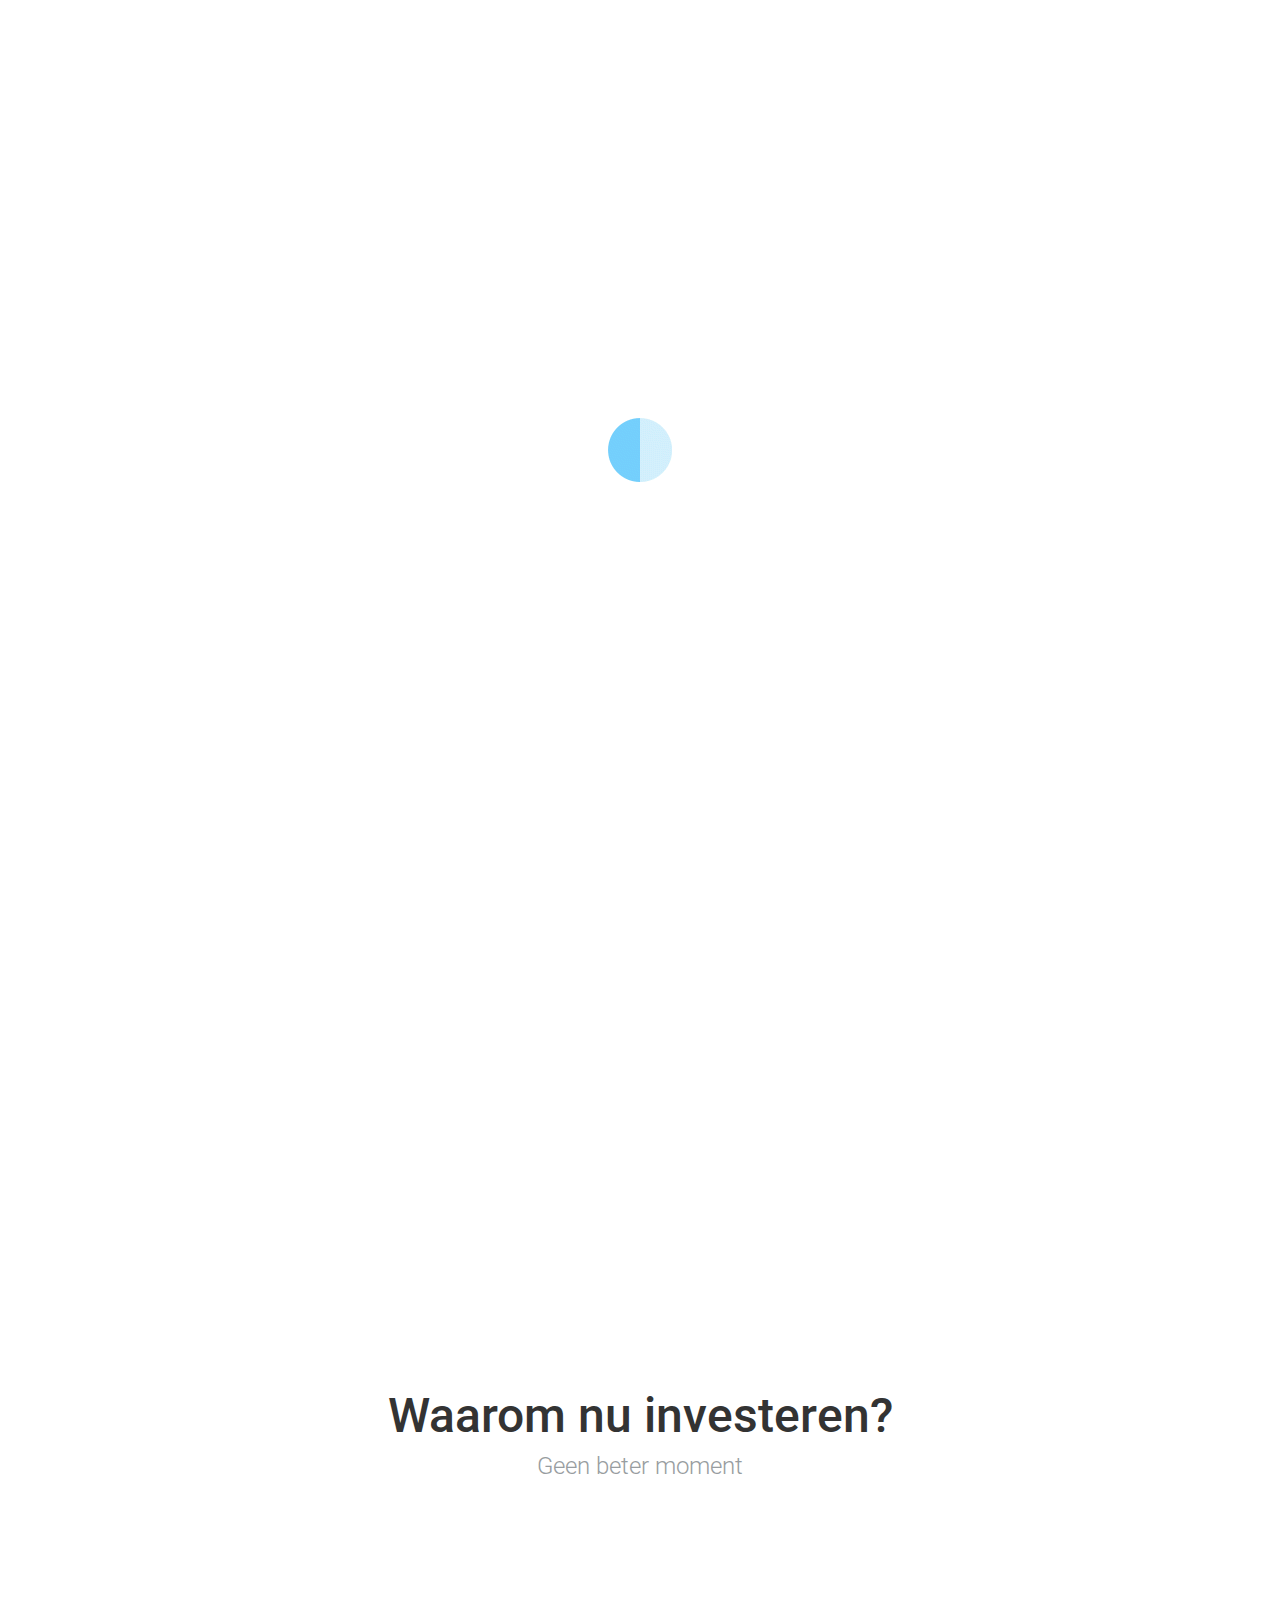
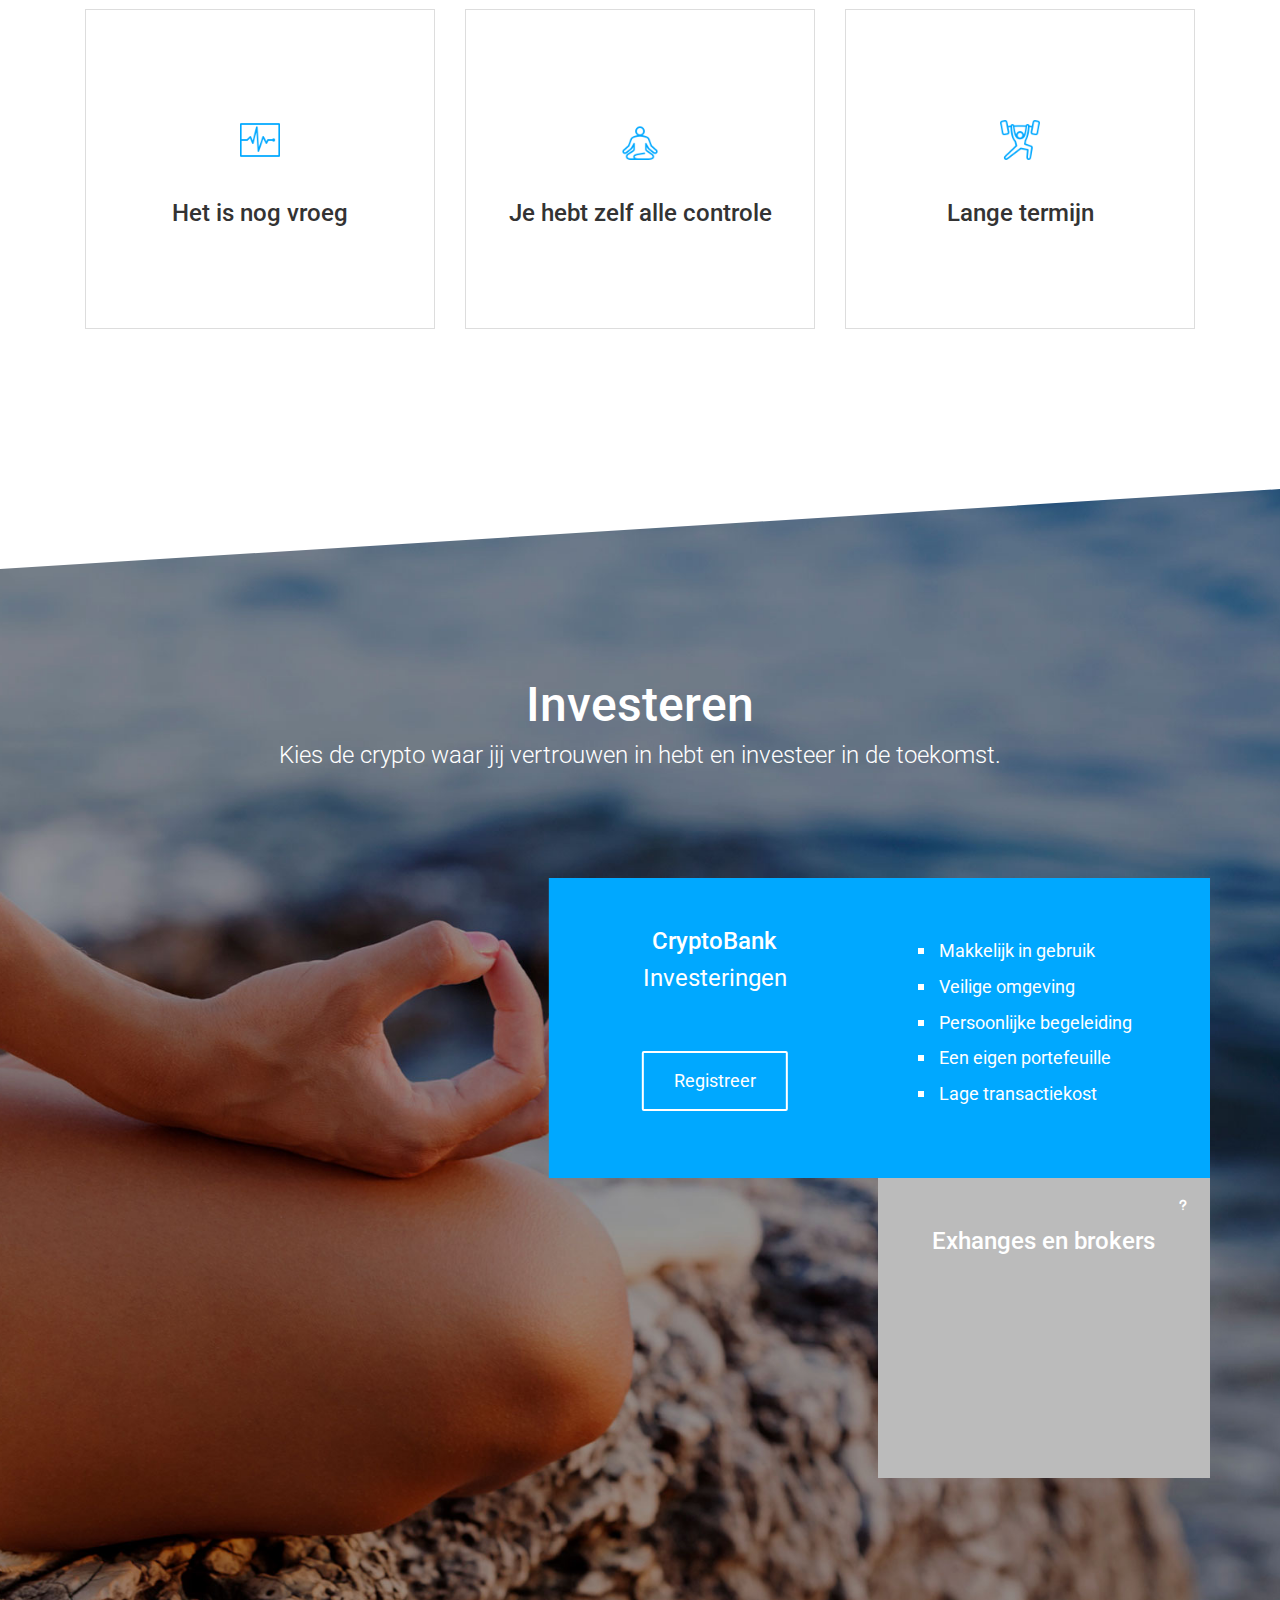
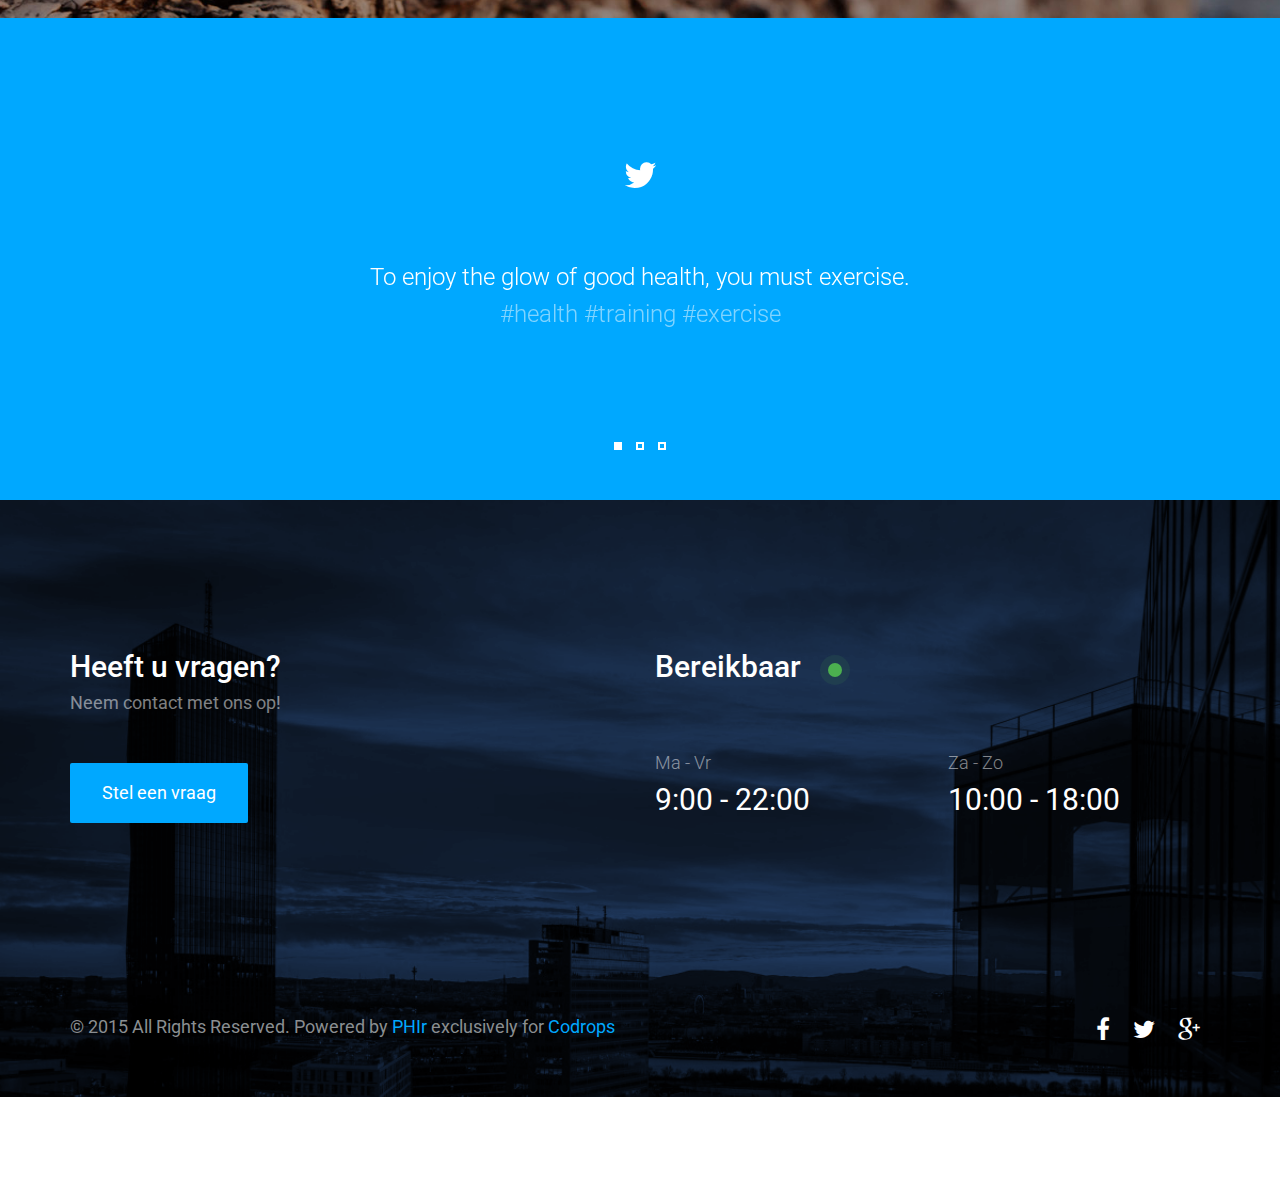
==== commit 46fd24a0: "removed :" ====
--- a/index.html
+++ b/index.html
@@ -152,7 +152,7 @@
 		<div class="container">
 			<div class="row text-center title">
 				<h2>Waarom nu investeren?</h2>
-				<h4 class="light muted">Geen beter moment:</h4>
+				<h4 class="light muted">Geen beter moment</h4>
 			</div>
 			<div class="row services">
 				<div class="col-md-4">
--- a/css/cardio.css
+++ b/css/cardio.css
@@ -114,7 +114,7 @@
 	width: 100%;
 	color: white;
 	background: rgba(28, 36, 65, 0.93);
-	background: url('../img/header.jpg');
+	background: url('../img/header.jpeg');
 	background-size: cover;
 }
 
@@ -655,7 +655,7 @@
 
 footer {
 	padding: 140px 0 40px;
-	background: url('../img/footer.jpg');
+	background: url('../img/footer.png');
 	-webkit-background-size: cover;
 	background-size: cover;
 }
